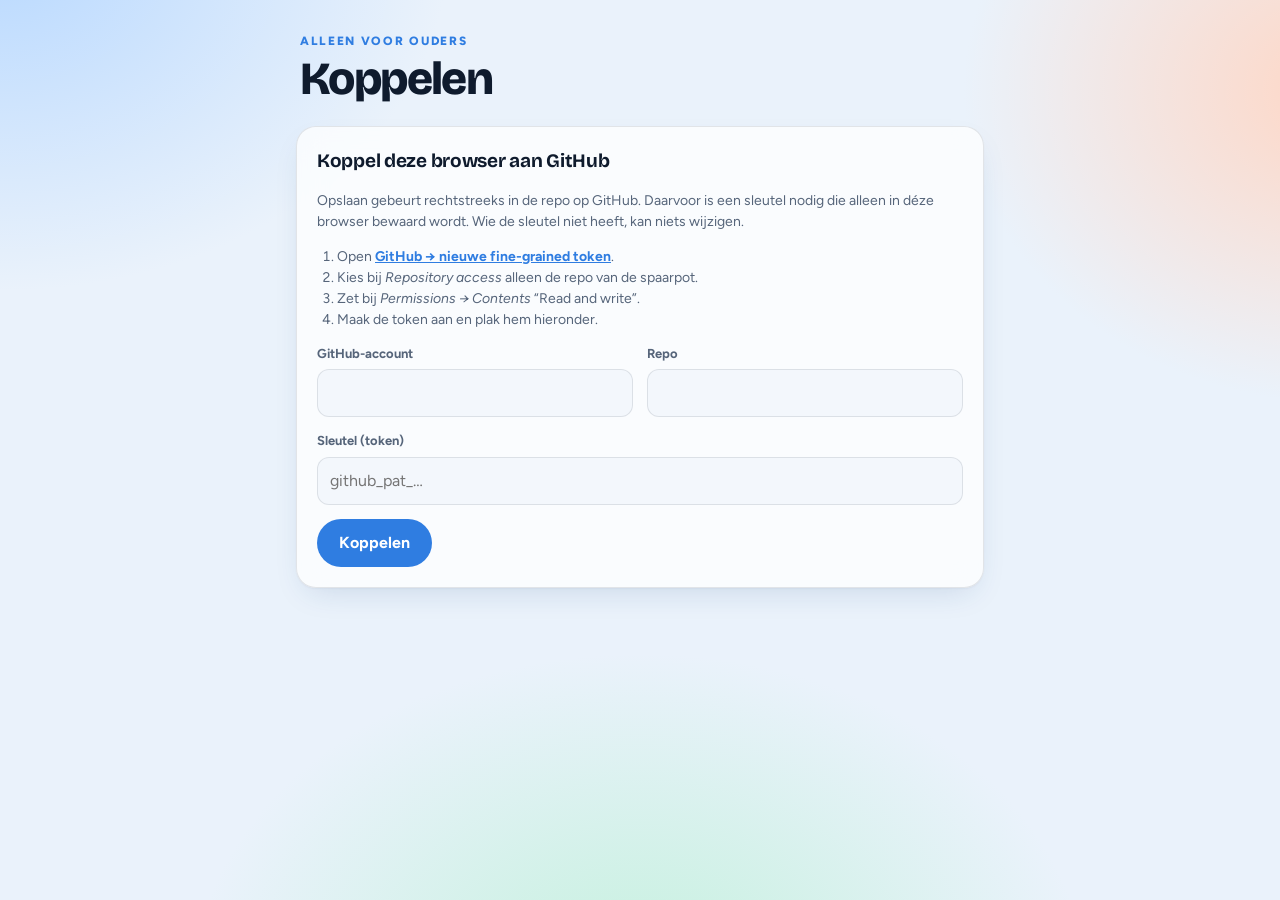
==== invoer.html @ d5d059a6 "Esmée's iPhone-spaarpot: spaarpot, invoerpagina en data Co-Authored-By: Claude Opus 5.5 <noreply@ant" ====
<!doctype html>
<html lang="nl">
<head>
<meta charset="utf-8">
<meta name="viewport" content="width=device-width, initial-scale=1, viewport-fit=cover">
<title>Spaarpot invoeren</title>
<meta name="robots" content="noindex">
<link rel="preconnect" href="https://fonts.googleapis.com">
<link rel="preconnect" href="https://fonts.gstatic.com" crossorigin>
<link rel="stylesheet" href="https://fonts.googleapis.com/css2?family=Bricolage+Grotesque:opsz,wght@12..96,600;12..96,700;12..96,800&family=Figtree:wght@400;600;700;800&display=swap">
<link rel="stylesheet" href="style.css">
</head>
<body>
<main class="wrap" id="app">
  <p class="empty">Laden…</p>
</main>
<script src="common.js"></script>
<script>
(function () {
  var S = Spaarpot, app = document.getElementById('app');
  var KEY = 'spaarpot-github';
  var DATA_PATH = 'data.json';

  // Repo-gegevens: afgeleid van het github.io-adres, of handmatig ingevuld bij het koppelen.
  function guessRepo() {
    var host = location.hostname, m = host.match(/^([^.]+)\.github\.io$/i);
    if (!m) return { owner: '', repo: '' };
    var first = location.pathname.split('/')[1] || '';
    return { owner: m[1], repo: first && !/\.html?$/.test(first) ? first : host };
  }
  function loadCfg() {
    try { var c = JSON.parse(localStorage.getItem(KEY) || 'null'); if (c && c.token) return c; } catch (e) {}
    return null;
  }
  function saveCfg(c) { try { localStorage.setItem(KEY, JSON.stringify(c)); return true; } catch (e) { return false; } }
  function clearCfg() { try { localStorage.removeItem(KEY); } catch (e) {} }

  var cfg = loadCfg(), state = null, sha = null, busy = false, flash = null;
  var editingId = null, listOpen = false;

  function today() {
    var d = new Date();
    return d.getFullYear() + '-' + String(d.getMonth() + 1).padStart(2, '0') + '-' + String(d.getDate()).padStart(2, '0');
  }
  function parseEuro(v) {
    var n = parseFloat(String(v).replace(/\s|€/g, '').replace(',', '.'));
    return isFinite(n) ? Math.round(n * 100) : NaN;
  }
  function centsInput(c) { return (c / 100).toFixed(2).replace('.', ','); }
  function b64decode(b64) {
    var bin = atob(b64.replace(/\s/g, ''));
    return new TextDecoder().decode(Uint8Array.from(bin, function (ch) { return ch.charCodeAt(0); }));
  }
  function b64encode(str) {
    var bytes = new TextEncoder().encode(str), bin = '';
    bytes.forEach(function (b) { bin += String.fromCharCode(b); });
    return btoa(bin);
  }

  /* ---------- GitHub ---------- */
  function api(method, body) {
    var url = 'https://api.github.com/repos/' + encodeURIComponent(cfg.owner) + '/' + encodeURIComponent(cfg.repo) +
      '/contents/' + DATA_PATH + (method === 'GET' ? '?ref=' + encodeURIComponent(cfg.branch) + '&t=' + Date.now() : '');
    return fetch(url, {
      method: method,
      cache: 'no-store',
      headers: { 'Authorization': 'Bearer ' + cfg.token, 'Accept': 'application/vnd.github+json', 'X-GitHub-Api-Version': '2022-11-28' },
      body: body ? JSON.stringify(body) : undefined
    }).then(function (r) {
      return r.json().catch(function () { return {}; }).then(function (j) {
        if (!r.ok) { var e = new Error(j.message || r.status); e.status = r.status; throw e; }
        return j;
      });
    });
  }
  function explain(e) {
    if (e.status === 401) return 'GitHub accepteert de sleutel niet (verlopen of ingetrokken). Ontkoppel en koppel opnieuw met een nieuwe sleutel.';
    if (e.status === 403) return 'De sleutel mag niet schrijven in deze repo. Geef hem “Contents: Read and write” op deze repo.';
    if (e.status === 404) return 'Repo of data.json niet gevonden. Klopt de naam van de repo, en heeft de sleutel toegang tot deze repo?';
    if (e.status === 409 || e.status === 422) return 'Iemand anders heeft net iets opgeslagen. De nieuwste stand is geladen; probeer het nog een keer.';
    return 'Opslaan of laden is niet gelukt (' + (e.message || 'onbekende fout') + '). Controleer je internet en probeer het opnieuw.';
  }
  function load() {
    return api('GET').then(function (j) { sha = j.sha; state = JSON.parse(b64decode(j.content)); });
  }
  function commit(next, message, okMsg, errEl, btn) {
    busy = true;
    if (btn) { btn.disabled = true; btn.dataset.label = btn.textContent; btn.textContent = 'Opslaan…'; }
    api('PUT', { message: message, content: b64encode(JSON.stringify(next, null, 2) + '\n'), sha: sha, branch: cfg.branch })
      .then(function (j) {
        sha = j.content.sha; state = next; busy = false; editingId = null;
        flash = { kind: 'ok', text: okMsg + ' Over ongeveer een minuut staat het ook op de spaarpot.' };
        render();
      }, function (e) {
        busy = false;
        if (btn) { btn.disabled = false; btn.textContent = btn.dataset.label; }
        var text = explain(e);
        if (e.status === 409 || e.status === 422) { load().then(function () { flash = { kind: 'err', text: text }; render(); }); return; }
        if (errEl) { errEl.textContent = text; errEl.hidden = false; } else { flash = { kind: 'err', text: text }; render(); }
      });
  }

  /* ---------- schermen ---------- */
  function header(title, sub) {
    return '<header class="top"><div><p class="eyebrow">Alleen voor ouders</p><h1>' + title + '</h1></div>' +
      (sub ? '<span class="chip num"><span class="dot"></span>' + sub + '</span>' : '') + '</header>';
  }

  function connectView(errText) {
    var g = guessRepo(), c = cfg || {};
    app.innerHTML = header('Koppelen', '') +
      '<form class="card" id="c-form" novalidate>' +
        '<h2>Koppel deze browser aan GitHub</h2>' +
        '<p class="help">Opslaan gebeurt rechtstreeks in de repo op GitHub. Daarvoor is een sleutel nodig die alleen in déze browser bewaard wordt. Wie de sleutel niet heeft, kan niets wijzigen.</p>' +
        '<ol class="help" style="margin:0;padding-left:20px">' +
          '<li>Open <a href="https://github.com/settings/personal-access-tokens/new" target="_blank" rel="noopener">GitHub → nieuwe fine-grained token</a>.</li>' +
          '<li>Kies bij <em>Repository access</em> alleen de repo van de spaarpot.</li>' +
          '<li>Zet bij <em>Permissions → Contents</em> “Read and write”.</li>' +
          '<li>Maak de token aan en plak hem hieronder.</li>' +
        '</ol>' +
        '<div class="grid2">' +
          '<div class="field"><label for="c-owner">GitHub-account</label><input id="c-owner" autocomplete="off" value="' + S.esc(c.owner || g.owner) + '"></div>' +
          '<div class="field"><label for="c-repo">Repo</label><input id="c-repo" autocomplete="off" value="' + S.esc(c.repo || g.repo) + '"></div>' +
        '</div>' +
        '<div class="field"><label for="c-token">Sleutel (token)</label><input id="c-token" type="password" autocomplete="off" placeholder="github_pat_…"></div>' +
        '<div class="actions"><button class="btn" type="submit" id="c-submit">Koppelen</button></div>' +
        '<p class="msg err" id="c-err"' + (errText ? '' : ' hidden') + '>' + S.esc(errText || '') + '</p>' +
      '</form>';

    document.getElementById('c-form').addEventListener('submit', function (ev) {
      ev.preventDefault();
      var err = document.getElementById('c-err'), btn = document.getElementById('c-submit');
      var next = {
        owner: document.getElementById('c-owner').value.trim(),
        repo: document.getElementById('c-repo').value.trim(),
        token: document.getElementById('c-token').value.trim(),
        branch: 'main'
      };
      if (!next.owner || !next.repo || !next.token) { err.textContent = 'Vul account, repo en sleutel in.'; err.hidden = false; return; }
      btn.disabled = true; btn.textContent = 'Controleren…';
      cfg = next;
      load().then(function () {
        if (!saveCfg(cfg)) flash = { kind: 'info', text: 'Gekoppeld, maar deze browser bewaart de sleutel niet. Na verversen moet je opnieuw koppelen.' };
        render();
      }, function (e) {
        cfg = null;
        btn.disabled = false; btn.textContent = 'Koppelen';
        err.textContent = explain(e); err.hidden = false;
      });
    });
  }

  function mainView() {
    var list = S.sorted(state), h = '';
    h += header('Klusje invoeren', S.euro(S.total(state)) + ' van ' + S.euro(state.goal.target));
    if (flash) { h += '<p class="msg ' + flash.kind + '" role="status">' + S.esc(flash.text) + '</p>'; flash = null; }

    h += '<form class="card" id="f-form" novalidate><h2>Nieuw klusje</h2>' +
      '<div class="grid2">' +
        '<div class="field"><label for="f-date">Datum</label><input type="date" id="f-date" value="' + today() + '"></div>' +
        '<div class="field"><label for="f-amount">Bedrag</label><div class="money"><span>€</span><input type="text" inputmode="decimal" id="f-amount" value="' + centsInput(state.chores[0].cents) + '"></div></div>' +
      '</div>' +
      '<div class="field"><label for="f-chore">Klusje</label><select id="f-chore">' +
        state.chores.map(function (c) { return '<option value="' + S.esc(c.id) + '">' + S.esc(c.name) + ' (' + S.euro(c.cents) + ')</option>'; }).join('') +
        '<option value="__anders">Iets anders…</option></select></div>' +
      '<div class="field" id="f-other-wrap" hidden><label for="f-other">Omschrijving</label><input type="text" id="f-other" maxlength="80" placeholder="Bijv. boodschappen gedaan"></div>' +
      '<p class="note" id="f-note">Standaardbedrag voor dit klusje.</p>' +
      '<div class="actions"><button class="btn" type="submit" id="f-submit">Opslaan</button></div>' +
      '<p class="msg err" id="f-err" hidden></p></form>';

    h += '<details class="panel" id="list-panel"' + (listOpen ? ' open' : '') + '><summary><span class="badge mint">' + S.icons.check + '</span>' +
      '<span class="s-text"><h2>Ingevoerd</h2><span class="num">' + list.length + (list.length === 1 ? ' klusje' : ' klusjes') + '</span></span>' +
      '<span class="chev">' + S.icons.chev + '</span></summary><div class="panel-body">' +
      (list.length ? '<ol class="rows admin">' + list.map(function (e) {
        if (e.id === editingId) {
          return '<li class="editing"><form class="edit-form" data-edit-form="' + S.esc(e.id) + '" novalidate>' +
            '<div class="field"><label for="e-name">Klusje</label><input id="e-name" maxlength="80" value="' + S.esc(e.name) + '"></div>' +
            '<div class="grid2">' +
              '<div class="field"><label for="e-date">Datum</label><input type="date" id="e-date" value="' + S.esc(e.date) + '"></div>' +
              '<div class="field"><label for="e-amount">Bedrag</label><div class="money"><span>€</span><input type="text" inputmode="decimal" id="e-amount" value="' + centsInput(e.cents) + '"></div></div>' +
            '</div>' +
            '<div class="actions"><button class="btn" type="submit" id="e-submit">Wijziging opslaan</button>' +
            '<button class="btn quiet" type="button" data-cancel>Annuleren</button>' +
            '<button class="del" type="button" data-del="' + S.esc(e.id) + '">Verwijderen</button></div>' +
            '<p class="msg err" id="e-err" hidden></p></form></li>';
        }
        return '<li><span class="what">' + S.esc(e.name) + '</span><span class="pill mint">' + S.euro(e.cents) + '</span>' +
          '<button class="del" type="button" data-edit="' + S.esc(e.id) + '">Wijzigen</button>' +
          '<span class="sub">' + S.esc(S.dayLabel(e.date)) + '</span></li>';
      }).join('') + '</ol>' : '<p class="empty">Nog niets ingevoerd.</p>') +
      '</div></details>';

    h += '<details class="panel"><summary><span class="badge blue">' + S.icons.list + '</span>' +
      '<span class="s-text"><h2>Doelbedrag</h2><span class="num">' + S.euro(state.goal.target) + ' van ' + S.euro(state.goal.price) + '</span></span>' +
      '<span class="chev">' + S.icons.chev + '</span></summary><div class="panel-body">' +
      '<form class="card" id="g-form" novalidate style="box-shadow:none">' +
        '<div class="grid2"><div class="field"><label for="g-price">Prijs iPhone</label><div class="money"><span>€</span><input type="text" inputmode="decimal" id="g-price" value="' + centsInput(state.goal.price) + '"></div></div>' +
        '<div class="field"><label for="g-target">Deel dat zij verdient</label><div class="money"><span>€</span><input type="text" inputmode="decimal" id="g-target" value="' + centsInput(state.goal.target) + '"></div></div></div>' +
        '<div class="actions"><button class="btn quiet" type="submit" id="g-submit">Doel bijwerken</button></div>' +
        '<p class="msg err" id="g-err" hidden></p></form></div></details>';

    h += '<p class="foot">Gekoppeld aan ' + S.esc(cfg.owner + '/' + cfg.repo) + ' · <a href="#" id="unlink" style="color:inherit">ontkoppelen</a> · <a href="./" style="color:inherit">naar de spaarpot</a></p>';
    app.innerHTML = h;
    wire();
  }

  function wire() {
    var sel = document.getElementById('f-chore'), amt = document.getElementById('f-amount');
    var note = document.getElementById('f-note'), otherWrap = document.getElementById('f-other-wrap');
    function chore() { return state.chores.filter(function (c) { return c.id === sel.value; })[0]; }
    function updateNote() {
      var c = chore(), v = parseEuro(amt.value);
      if (!c) { note.textContent = 'Vul zelf een omschrijving en bedrag in.'; note.className = 'note'; return; }
      if (v === c.cents) { note.textContent = 'Standaardbedrag voor dit klusje.'; note.className = 'note'; }
      else { note.textContent = 'Aangepast: standaard is dit ' + S.euro(c.cents) + '.'; note.className = 'note changed'; }
    }
    sel.addEventListener('change', function () {
      var c = chore();
      otherWrap.hidden = !!c;
      if (c) amt.value = centsInput(c.cents); else { amt.value = ''; document.getElementById('f-other').focus(); }
      updateNote();
    });
    amt.addEventListener('input', updateNote);

    document.getElementById('f-form').addEventListener('submit', function (ev) {
      ev.preventDefault();
      if (busy) return;
      var err = document.getElementById('f-err'), date = document.getElementById('f-date').value, c = chore();
      var name = c ? c.name : document.getElementById('f-other').value.trim(), cents = parseEuro(amt.value);
      var problem = !date ? 'Kies een datum.' : !name ? 'Schrijf op wat ze gedaan heeft.' :
        !(cents > 0) ? 'Vul een bedrag in, bijvoorbeeld 5,00.' : cents > 100000 ? 'Dat bedrag is wel erg hoog. Klopt het?' : '';
      if (problem) { err.textContent = problem; err.hidden = false; return; }
      err.hidden = true;
      var next = JSON.parse(JSON.stringify(state));
      next.entries.push({ id: 'k' + Date.now().toString(36) + Math.random().toString(36).slice(2, 6), date: date, name: name, cents: cents, chore: c ? c.id : null, added: Date.now() });
      commit(next, 'Klusje: ' + name + ' (' + S.euro(cents) + ')', name + ' (' + S.euro(cents) + ') is opgeslagen.', err, document.getElementById('f-submit'));
    });

    document.getElementById('g-form').addEventListener('submit', function (ev) {
      ev.preventDefault();
      if (busy) return;
      var err = document.getElementById('g-err');
      var price = parseEuro(document.getElementById('g-price').value), target = parseEuro(document.getElementById('g-target').value);
      if (!(price > 0) || !(target > 0)) { err.textContent = 'Vul twee geldige bedragen in, bijvoorbeeld 349,00 en 174,50.'; err.hidden = false; return; }
      err.hidden = true;
      var next = JSON.parse(JSON.stringify(state));
      next.goal.price = price; next.goal.target = target;
      commit(next, 'Doelbedrag: ' + S.euro(target), 'Doelbedrag bijgewerkt naar ' + S.euro(target) + '.', err, document.getElementById('g-submit'));
    });

    document.getElementById('unlink').addEventListener('click', function (ev) {
      ev.preventDefault(); clearCfg(); cfg = null; state = null; connectView();
    });
  }

  app.addEventListener('toggle', function (ev) {
    if (ev.target.id === 'list-panel') listOpen = ev.target.open;
  }, true);

  app.addEventListener('submit', function (ev) {
    var f = ev.target.closest('[data-edit-form]');
    if (!f) return;
    ev.preventDefault();
    if (busy) return;
    var id = f.getAttribute('data-edit-form'), err = document.getElementById('e-err');
    var name = document.getElementById('e-name').value.trim();
    var date = document.getElementById('e-date').value;
    var cents = parseEuro(document.getElementById('e-amount').value);
    var problem = !name ? 'Vul in welk klusje het was.' : !date ? 'Kies een datum.' :
      !(cents > 0) ? 'Vul een bedrag in, bijvoorbeeld 5,00.' : cents > 100000 ? 'Dat bedrag is wel erg hoog. Klopt het?' : '';
    if (problem) { err.textContent = problem; err.hidden = false; return; }
    var next = JSON.parse(JSON.stringify(state));
    var e = next.entries.filter(function (x) { return x.id === id; })[0];
    if (!e) { editingId = null; render(); return; }
    if (e.name === name && e.date === date && e.cents === cents) { editingId = null; render(); return; }
    if (e.name !== name) e.chore = null;
    e.name = name; e.date = date; e.cents = cents;
    commit(next, 'Gewijzigd: ' + name + ' (' + S.euro(cents) + ')', 'Gewijzigd: ' + name + ' (' + S.euro(cents) + ').', err, document.getElementById('e-submit'));
  });

  app.addEventListener('click', function (ev) {
    var ed = ev.target.closest('[data-edit]');
    if (ed && !busy) { editingId = ed.getAttribute('data-edit'); listOpen = true; render(); var n = document.getElementById('e-name'); if (n) n.focus(); return; }
    if (ev.target.closest('[data-cancel]') && !busy) { editingId = null; render(); return; }
    var d = ev.target.closest('[data-del]');
    if (!d || busy) return;
    if (!d.classList.contains('armed')) {
      d.classList.add('armed'); d.textContent = 'Zeker weten?';
      setTimeout(function () { if (d.isConnected && !busy) { d.classList.remove('armed'); d.textContent = 'Verwijderen'; } }, 4000);
      return;
    }
    var id = d.getAttribute('data-del');
    var gone = state.entries.filter(function (e) { return e.id === id; })[0];
    var next = JSON.parse(JSON.stringify(state));
    next.entries = next.entries.filter(function (e) { return e.id !== id; });
    commit(next, 'Verwijderd: ' + (gone ? gone.name : id), 'Verwijderd: ' + (gone ? gone.name : 'klusje') + '.', null, d);
  });

  function render() { if (cfg && state) mainView(); else connectView(); }

  if (cfg) {
    load().then(render, function (e) { connectView(explain(e)); });
  } else {
    connectView();
  }
})();
</script>
</body>
</html>
---- style.css ----
:root{
  --bg:#EAF2FB; --blob-1:#B9D9FF; --blob-2:#FFD6C4; --blob-3:#C4F1DD;
  --surface:rgba(255,255,255,.74); --surface-solid:#FFFFFF; --field:#F3F7FC;
  --ink:#0F1B2D; --muted:#56657A; --line:rgba(15,27,45,.10);
  --blue:#2F7DE1; --blue-soft:#DCEBFD;
  --hero-a:#2F7DE1; --hero-b:#79B6F4; --hero-ink:#FFFFFF; --hero-muted:rgba(255,255,255,.82);
  --sun:#FFC23D; --sun-deep:#F59E0B; --sun-ink:#7A4E00;
  --mint:#10976A; --mint-soft:#D6F4E7;
  --coral:#D9482A; --coral-soft:#FFE3DA;
  --danger:#C2362B; --danger-soft:#FCE3E0;
  --display:"Bricolage Grotesque","Segoe UI",system-ui,sans-serif;
  --body:"Figtree","Segoe UI",system-ui,sans-serif;
  --r-lg:28px; --r-md:20px; --r-sm:12px;
  --shadow:0 1px 2px rgba(15,27,45,.04),0 12px 32px -12px rgba(30,70,130,.18);
}
@media (prefers-color-scheme:dark){
  :root:not([data-theme="light"]){
    color-scheme:dark;
    --bg:#0A111D; --blob-1:#15325A; --blob-2:#3A2320; --blob-3:#10352A;
    --surface:rgba(22,32,48,.72); --surface-solid:#162030; --field:#0F1826;
    --ink:#EAF1FA; --muted:#9DABBE; --line:rgba(255,255,255,.09);
    --blue:#6BAAF6; --blue-soft:#17304F;
    --hero-a:#1D4E8E; --hero-b:#3677C4; --hero-ink:#FFFFFF; --hero-muted:rgba(255,255,255,.78);
    --sun:#FFCC55; --sun-deep:#F5A524; --sun-ink:#FFD98A;
    --mint:#4FD9A2; --mint-soft:#113528;
    --coral:#FF8C70; --coral-soft:#3A1F19;
    --danger:#FF8A7D; --danger-soft:#3A1B18;
    --shadow:0 1px 2px rgba(0,0,0,.3),0 16px 36px -14px rgba(0,0,0,.6);
  }
}
:root[data-theme="dark"]{
  color-scheme:dark;
  --bg:#0A111D; --blob-1:#15325A; --blob-2:#3A2320; --blob-3:#10352A;
  --surface:rgba(22,32,48,.72); --surface-solid:#162030; --field:#0F1826;
  --ink:#EAF1FA; --muted:#9DABBE; --line:rgba(255,255,255,.09);
  --blue:#6BAAF6; --blue-soft:#17304F;
  --hero-a:#1D4E8E; --hero-b:#3677C4; --hero-ink:#FFFFFF; --hero-muted:rgba(255,255,255,.78);
  --sun:#FFCC55; --sun-deep:#F5A524; --sun-ink:#FFD98A;
  --mint:#4FD9A2; --mint-soft:#113528;
  --coral:#FF8C70; --coral-soft:#3A1F19;
  --danger:#FF8A7D; --danger-soft:#3A1B18;
  --shadow:0 1px 2px rgba(0,0,0,.3),0 16px 36px -14px rgba(0,0,0,.6);
}

*{box-sizing:border-box}
[hidden]{display:none!important}
html{background:var(--bg)}
body{
  margin:0;min-height:100vh;color:var(--ink);font-family:var(--body);font-size:16px;line-height:1.5;
  -webkit-font-smoothing:antialiased;
  background:
    radial-gradient(40rem 30rem at 0% -5%, var(--blob-1), transparent 70%),
    radial-gradient(34rem 28rem at 105% 10%, var(--blob-2), transparent 70%),
    radial-gradient(40rem 30rem at 50% 110%, var(--blob-3), transparent 70%),
    var(--bg);
  background-attachment:fixed;
  padding-top:env(safe-area-inset-top,0px);padding-bottom:env(safe-area-inset-bottom,0px);
}
.wrap{max-width:720px;margin:0 auto;padding:28px 16px 72px;display:flex;flex-direction:column;gap:16px}
h1,h2,.big{font-family:var(--display);margin:0;text-wrap:balance}
p{margin:0}
.num{font-variant-numeric:tabular-nums}

/* kop */
.top{display:flex;justify-content:space-between;align-items:flex-end;gap:12px;flex-wrap:wrap;padding:4px 4px 8px}
.top h1{font-size:clamp(32px,7.5vw,46px);font-weight:800;letter-spacing:-.035em;line-height:1}
.who{display:flex;align-items:center;gap:14px;min-width:0}
.avatar{flex:none;width:76px;height:76px;border-radius:50%;padding:3px;background:conic-gradient(from 200deg,var(--blue),var(--sun),var(--coral),var(--blue));box-shadow:var(--shadow);transform:rotate(-4deg)}
.avatar img{display:block;width:100%;height:100%;object-fit:cover;object-position:50% 30%;border-radius:50%;border:3px solid var(--surface-solid)}
@media (max-width:420px){.avatar{width:60px;height:60px}}
.chip{display:inline-flex;align-items:center;gap:6px;font-size:13px;font-weight:700;padding:6px 12px;border-radius:999px;background:var(--surface);border:1px solid var(--line);backdrop-filter:blur(12px);-webkit-backdrop-filter:blur(12px)}
.chip .dot{width:8px;height:8px;border-radius:50%;background:var(--blue)}
.eyebrow{font-size:12px;font-weight:800;letter-spacing:.14em;text-transform:uppercase;color:var(--blue);margin-bottom:6px}

/* hero */
.hero{
  position:relative;overflow:hidden;border-radius:var(--r-lg);padding:26px;
  display:grid;grid-template-columns:auto 1fr;gap:26px;align-items:center;
  background:linear-gradient(140deg,var(--hero-a),var(--hero-b));color:var(--hero-ink);box-shadow:var(--shadow);
}
.hero::after{content:"";position:absolute;width:260px;height:260px;right:-80px;top:-110px;border-radius:50%;background:rgba(255,255,255,.14);pointer-events:none}
.phone{position:relative;width:120px;aspect-ratio:71.5/147;max-width:100%;border-radius:24px;border:5px solid rgba(255,255,255,.95);background:rgba(255,255,255,.16);overflow:hidden;box-shadow:0 18px 30px -12px rgba(0,0,0,.35)}
.phone-fill{position:absolute;left:0;right:0;bottom:0;height:var(--fill,0%);background:linear-gradient(180deg,var(--sun),var(--sun-deep));transition:height 1.4s cubic-bezier(.2,.8,.2,1)}
.island{position:absolute;top:8px;left:50%;transform:translateX(-50%);width:36%;height:12px;border-radius:8px;background:rgba(10,20,35,.9)}
.phone-pct{position:absolute;left:0;right:0;bottom:12px;text-align:center;font-family:var(--display);font-weight:800;font-size:22px;color:#fff;text-shadow:0 1px 6px rgba(0,0,0,.25)}
.tally{position:relative;z-index:1;display:flex;flex-direction:column;gap:6px;min-width:0}
.tally .label{font-size:12px;font-weight:800;letter-spacing:.14em;text-transform:uppercase;color:var(--hero-muted)}
.big{font-size:clamp(44px,12vw,68px);font-weight:800;letter-spacing:-.045em;line-height:.95}
.of{color:var(--hero-muted);font-weight:600}
.bar{height:12px;border-radius:99px;background:rgba(255,255,255,.25);overflow:hidden;margin-top:8px}
.bar span{display:block;height:100%;border-radius:99px;background:linear-gradient(90deg,var(--sun),var(--sun-deep));transition:width 1.4s cubic-bezier(.2,.8,.2,1)}
.reached{margin-top:6px;background:rgba(255,255,255,.2);font-weight:700;padding:8px 12px;border-radius:var(--r-sm)}

/* bento-tegels */
.tiles{display:grid;grid-template-columns:repeat(3,1fr);gap:12px}
.tile{background:var(--surface);border:1px solid var(--line);border-radius:var(--r-md);padding:16px;display:flex;flex-direction:column;gap:2px;backdrop-filter:blur(14px);-webkit-backdrop-filter:blur(14px)}
.tile .k{font-size:12px;font-weight:700;color:var(--muted)}
.tile .v{font-family:var(--display);font-size:26px;font-weight:800;letter-spacing:-.03em;line-height:1.15}
.tile.sun .v{color:var(--sun-ink)} .tile.mint .v{color:var(--mint)} .tile.coral .v{color:var(--coral)}
.tile.sun{background:linear-gradient(160deg,color-mix(in srgb,var(--sun) 28%,var(--surface-solid)),var(--surface))}
@media (max-width:520px){.tiles{grid-template-columns:1fr 1fr}.tiles .tile:first-child{grid-column:1 / -1}}

/* inklapbare panelen */
.panel{background:var(--surface);border:1px solid var(--line);border-radius:var(--r-md);box-shadow:var(--shadow);backdrop-filter:blur(14px);-webkit-backdrop-filter:blur(14px);overflow:hidden}
.panel summary{list-style:none;cursor:pointer;display:grid;grid-template-columns:auto 1fr auto;gap:14px;align-items:center;padding:16px 18px}
.panel summary::-webkit-details-marker{display:none}
.panel summary:focus-visible{outline:2px solid var(--blue);outline-offset:-2px;border-radius:var(--r-md)}
.badge{width:44px;height:44px;border-radius:14px;display:grid;place-items:center}
.badge svg{width:22px;height:22px}
.badge.mint{background:var(--mint-soft);color:var(--mint)}
.badge.coral{background:var(--coral-soft);color:var(--coral)}
.badge.blue{background:var(--blue-soft);color:var(--blue)}
.s-text{display:flex;flex-direction:column;min-width:0}
.s-text h2{font-size:19px;font-weight:700;letter-spacing:-.015em}
.s-text span{font-size:14px;color:var(--muted)}
.chev{width:32px;height:32px;border-radius:50%;display:grid;place-items:center;background:var(--field);transition:transform .25s ease}
.chev svg{width:16px;height:16px}
.panel[open] .chev{transform:rotate(180deg)}
.panel-body{padding:0 10px 10px}

/* rijen */
.rows{list-style:none;margin:0;padding:0;display:flex;flex-direction:column;gap:6px}
.rows li{display:grid;grid-template-columns:1fr auto;gap:2px 14px;align-items:center;padding:12px 14px;border-radius:var(--r-sm);background:var(--surface-solid);border:1px solid var(--line)}
.rows .what{font-weight:600;min-width:0;overflow-wrap:anywhere}
.rows .sub{grid-column:1;font-size:13px;color:var(--muted)}
.pill{grid-row:1 / span 2;grid-column:2;font-family:var(--display);font-weight:700;font-size:16px;font-variant-numeric:tabular-nums;padding:5px 11px;border-radius:999px;white-space:nowrap}
.pill.mint{background:var(--mint-soft);color:var(--mint)}
.pill.coral{background:var(--coral-soft);color:var(--coral)}
.empty{padding:14px;border-radius:var(--r-sm);border:1px dashed var(--line);color:var(--muted);background:var(--surface-solid)}
.foot{color:var(--muted);font-size:13px;text-align:center;padding-top:8px}

/* formulieren (invoerpagina) */
.card{background:var(--surface);border:1px solid var(--line);border-radius:var(--r-md);box-shadow:var(--shadow);backdrop-filter:blur(14px);-webkit-backdrop-filter:blur(14px);padding:20px;display:flex;flex-direction:column;gap:14px}
.card h2{font-size:19px;font-weight:700;letter-spacing:-.015em}
.field{display:flex;flex-direction:column;gap:6px}
.field label{font-size:13px;font-weight:700;color:var(--muted)}
.field input,.field select{font:inherit;color:var(--ink);background:var(--field);border:1px solid var(--line);border-radius:var(--r-sm);padding:11px 12px;width:100%;min-width:0}
.field input:focus-visible,.field select:focus-visible{outline:2px solid var(--blue);outline-offset:1px}
.grid2{display:grid;grid-template-columns:1fr 1fr;gap:14px}
@media (max-width:480px){.grid2{grid-template-columns:1fr}}
.money{position:relative}
.money span{position:absolute;left:12px;top:50%;transform:translateY(-50%);color:var(--muted);font-weight:700;pointer-events:none}
.money input{padding-left:30px;font-variant-numeric:tabular-nums}
.note{font-size:13px;color:var(--muted);min-height:1.2em}
.note.changed{color:var(--coral);font-weight:700}
.help{font-size:14px;color:var(--muted)}
.help a{color:var(--blue);font-weight:700}
.btn{font:inherit;font-weight:700;border:0;border-radius:999px;padding:12px 22px;cursor:pointer;background:var(--blue);color:#fff}
.btn:disabled{opacity:.5;cursor:default}
.btn.quiet{background:var(--field);color:var(--ink);border:1px solid var(--line)}
.btn:focus-visible,.del:focus-visible{outline:2px solid var(--blue);outline-offset:2px}
.actions{display:flex;gap:10px;align-items:center;flex-wrap:wrap}
.msg{font-weight:600;font-size:14px;padding:10px 12px;border-radius:var(--r-sm)}
.msg.ok{background:var(--mint-soft);color:var(--mint)}
.msg.err{background:var(--danger-soft);color:var(--danger)}
.msg.info{background:var(--blue-soft);color:var(--blue)}
.rows.admin li{grid-template-columns:1fr auto auto}
.del{font:inherit;font-size:13px;font-weight:700;grid-row:1 / span 2;grid-column:3;border:1px solid var(--line);background:var(--field);color:var(--muted);border-radius:999px;padding:6px 12px;cursor:pointer}
.rows.admin li.editing{display:block;padding:14px}
.edit-form{display:flex;flex-direction:column;gap:12px}
.edit-form .del{grid-row:auto;grid-column:auto;margin-left:auto}
.del.armed{background:var(--danger-soft);color:var(--danger);border-color:var(--danger)}

@media (max-width:420px){
  .hero{gap:16px;padding:18px}
  .phone{width:94px;border-width:4px;border-radius:19px}
  .phone-pct{font-size:17px}
}
@media (prefers-reduced-motion:reduce){.phone-fill,.bar span,.chev{transition:none}}
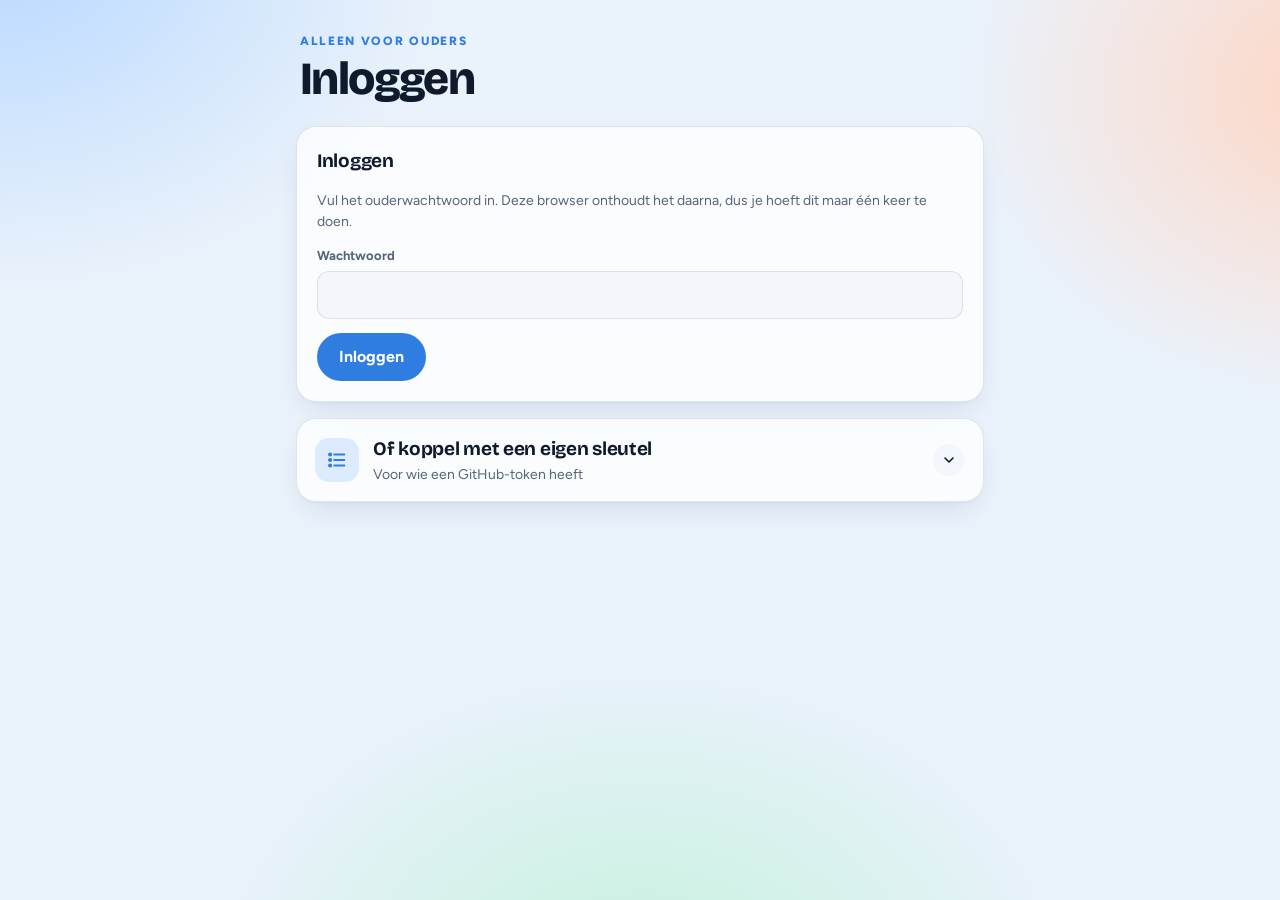
==== commit fbeff705: "Bedragwijziging in klusjesmenu doorvoeren in gedane klusjes; oude kook-klusjes naar 6 euro Co-Author" ====
--- a/invoer.html
+++ b/invoer.html
@@ -36,7 +36,8 @@
   function clearCfg() { try { localStorage.removeItem(KEY); } catch (e) {} }
 
   var cfg = loadCfg(), state = null, sha = null, busy = false, flash = null;
-  var editingId = null, listOpen = false;
+  var editingId = null, listOpen = false, choreEdit = null, menuOpen = false;
+  var accessSha, accessOpen = false; // accessSha: undefined = onbekend, null = geen wachtwoord, anders sha van toegang.json
 
   function today() {
     var d = new Date();
@@ -58,9 +59,9 @@
   }
 
   /* ---------- GitHub ---------- */
-  function api(method, body) {
+  function api(method, body, path) {
     var url = 'https://api.github.com/repos/' + encodeURIComponent(cfg.owner) + '/' + encodeURIComponent(cfg.repo) +
-      '/contents/' + DATA_PATH + (method === 'GET' ? '?ref=' + encodeURIComponent(cfg.branch) + '&t=' + Date.now() : '');
+      '/contents/' + (path || DATA_PATH) + (method === 'GET' ? '?ref=' + encodeURIComponent(cfg.branch) + '&t=' + Date.now() : '');
     return fetch(url, {
       method: method,
       cache: 'no-store',
@@ -88,7 +89,7 @@
     if (btn) { btn.disabled = true; btn.dataset.label = btn.textContent; btn.textContent = 'Opslaan…'; }
     api('PUT', { message: message, content: b64encode(JSON.stringify(next, null, 2) + '\n'), sha: sha, branch: cfg.branch })
       .then(function (j) {
-        sha = j.content.sha; state = next; busy = false; editingId = null;
+        sha = j.content.sha; state = next; busy = false; editingId = null; choreEdit = null;
         flash = { kind: 'ok', text: okMsg + ' Over ongeveer een minuut staat het ook op de spaarpot.' };
         render();
       }, function (e) {
@@ -100,6 +101,39 @@
       });
   }
 
+  /* ---------- wachtwoord-toegang ----------
+     De sleutel wordt in de browser versleuteld met een wachtwoord (PBKDF2 + AES-GCM)
+     en als toegang.json in de repo gezet. Alleen wie het wachtwoord kent, kan hem ontsleutelen. */
+  var ACCESS_PATH = 'toegang.json', ITER = 600000;
+  var accessFile = null; // de publieke toegang.json, als die bestaat
+
+  function bytesToB64(bytes) { var s = ''; bytes.forEach(function (b) { s += String.fromCharCode(b); }); return btoa(s); }
+  function b64ToBytes(b64) { return Uint8Array.from(atob(b64), function (ch) { return ch.charCodeAt(0); }); }
+  function deriveKey(password, salt, iter) {
+    return crypto.subtle.importKey('raw', new TextEncoder().encode(password), 'PBKDF2', false, ['deriveKey']).then(function (base) {
+      return crypto.subtle.deriveKey({ name: 'PBKDF2', salt: salt, iterations: iter, hash: 'SHA-256' }, base,
+        { name: 'AES-GCM', length: 256 }, false, ['encrypt', 'decrypt']);
+    });
+  }
+  function sealAccess(password, secret) {
+    var salt = crypto.getRandomValues(new Uint8Array(16)), iv = crypto.getRandomValues(new Uint8Array(12));
+    return deriveKey(password, salt, ITER).then(function (key) {
+      return crypto.subtle.encrypt({ name: 'AES-GCM', iv: iv }, key, new TextEncoder().encode(JSON.stringify(secret)));
+    }).then(function (ct) {
+      return { v: 1, kdf: 'PBKDF2-SHA256', iter: ITER, salt: bytesToB64(salt), iv: bytesToB64(iv), data: bytesToB64(new Uint8Array(ct)) };
+    });
+  }
+  function openAccess(password, f) {
+    return deriveKey(password, b64ToBytes(f.salt), f.iter).then(function (key) {
+      return crypto.subtle.decrypt({ name: 'AES-GCM', iv: b64ToBytes(f.iv) }, key, b64ToBytes(f.data));
+    }).then(function (pt) { return JSON.parse(new TextDecoder().decode(pt)); });
+  }
+  function fetchAccessFile() {
+    return fetch(ACCESS_PATH + '?t=' + Date.now(), { cache: 'no-store' })
+      .then(function (r) { return r.ok ? r.json() : null; })
+      .then(function (j) { accessFile = j && j.data ? j : null; return accessFile; }, function () { accessFile = null; return null; });
+  }
+
   /* ---------- schermen ---------- */
   function header(title, sub) {
     return '<header class="top"><div><p class="eyebrow">Alleen voor ouders</p><h1>' + title + '</h1></div>' +
@@ -108,8 +142,20 @@
 
   function connectView(errText) {
     var g = guessRepo(), c = cfg || {};
-    app.innerHTML = header('Koppelen', '') +
-      '<form class="card" id="c-form" novalidate>' +
+    var pw = accessFile
+      ? '<form class="card" id="p-form" novalidate>' +
+          '<h2>Inloggen</h2>' +
+          '<p class="help">Vul het ouderwachtwoord in. Deze browser onthoudt het daarna, dus je hoeft dit maar één keer te doen.</p>' +
+          '<div class="field"><label for="p-pass">Wachtwoord</label><input id="p-pass" type="password" autocomplete="current-password"></div>' +
+          '<div class="actions"><button class="btn" type="submit" id="p-submit">Inloggen</button></div>' +
+          '<p class="msg err" id="p-err"' + (errText ? '' : ' hidden') + '>' + S.esc(errText || '') + '</p>' +
+        '</form>'
+      : '';
+    app.innerHTML = header(accessFile ? 'Inloggen' : 'Koppelen', '') + pw +
+      (accessFile ? '<details class="panel"><summary><span class="badge blue">' + S.icons.list + '</span>' +
+        '<span class="s-text"><h2>Of koppel met een eigen sleutel</h2><span>Voor wie een GitHub-token heeft</span></span>' +
+        '<span class="chev">' + S.icons.chev + '</span></summary><div class="panel-body">' : '') +
+      '<form class="card" id="c-form" novalidate' + (accessFile ? ' style="box-shadow:none"' : '') + '>' +
         '<h2>Koppel deze browser aan GitHub</h2>' +
         '<p class="help">Opslaan gebeurt rechtstreeks in de repo op GitHub. Daarvoor is een sleutel nodig die alleen in déze browser bewaard wordt. Wie de sleutel niet heeft, kan niets wijzigen.</p>' +
         '<ol class="help" style="margin:0;padding-left:20px">' +
@@ -124,8 +170,32 @@
         '</div>' +
         '<div class="field"><label for="c-token">Sleutel (token)</label><input id="c-token" type="password" autocomplete="off" placeholder="github_pat_…"></div>' +
         '<div class="actions"><button class="btn" type="submit" id="c-submit">Koppelen</button></div>' +
-        '<p class="msg err" id="c-err"' + (errText ? '' : ' hidden') + '>' + S.esc(errText || '') + '</p>' +
-      '</form>';
+        '<p class="msg err" id="c-err"' + (errText && !accessFile ? '' : ' hidden') + '>' + S.esc(errText || '') + '</p>' +
+      '</form>' + (accessFile ? '</div></details>' : '');
+
+    var pForm = document.getElementById('p-form');
+    if (pForm) pForm.addEventListener('submit', function (ev) {
+      ev.preventDefault();
+      var err = document.getElementById('p-err'), btn = document.getElementById('p-submit');
+      var pass = document.getElementById('p-pass').value;
+      if (!pass) { err.textContent = 'Vul het wachtwoord in.'; err.hidden = false; return; }
+      btn.disabled = true; btn.textContent = 'Controleren…'; err.hidden = true;
+      openAccess(pass, accessFile).then(function (secret) {
+        cfg = { owner: secret.owner, repo: secret.repo, token: secret.token, branch: secret.branch || 'main' };
+        return load().then(function () {
+          if (!saveCfg(cfg)) flash = { kind: 'info', text: 'Ingelogd, maar deze browser bewaart het niet. Na verversen moet je opnieuw inloggen.' };
+          render();
+        }, function (e) {
+          cfg = null;
+          btn.disabled = false; btn.textContent = 'Inloggen';
+          err.textContent = e.status === 401 ? 'Het wachtwoord klopt, maar de sleutel erachter is verlopen. Vraag degene die het wachtwoord instelde om een nieuwe.' : explain(e);
+          err.hidden = false;
+        });
+      }, function () {
+        btn.disabled = false; btn.textContent = 'Inloggen';
+        err.textContent = 'Dat wachtwoord klopt niet.'; err.hidden = false;
+      });
+    });
 
     document.getElementById('c-form').addEventListener('submit', function (ev) {
       ev.preventDefault();
@@ -158,7 +228,7 @@
     h += '<form class="card" id="f-form" novalidate><h2>Nieuw klusje</h2>' +
       '<div class="grid2">' +
         '<div class="field"><label for="f-date">Datum</label><input type="date" id="f-date" value="' + today() + '"></div>' +
-        '<div class="field"><label for="f-amount">Bedrag</label><div class="money"><span>€</span><input type="text" inputmode="decimal" id="f-amount" value="' + centsInput(state.chores[0].cents) + '"></div></div>' +
+        '<div class="field"><label for="f-amount">Bedrag</label><div class="money"><span>€</span><input type="text" inputmode="decimal" id="f-amount" value="' + (state.chores.length ? centsInput(state.chores[0].cents) : '') + '"></div></div>' +
       '</div>' +
       '<div class="field"><label for="f-chore">Klusje</label><select id="f-chore">' +
         state.chores.map(function (c) { return '<option value="' + S.esc(c.id) + '">' + S.esc(c.name) + ' (' + S.euro(c.cents) + ')</option>'; }).join('') +
@@ -190,6 +260,30 @@
       }).join('') + '</ol>' : '<p class="empty">Nog niets ingevoerd.</p>') +
       '</div></details>';
 
+    function choreForm(c) {
+      var isNew = !c;
+      return '<li class="editing"><form class="edit-form" data-chore-form="' + (isNew ? '__new' : S.esc(c.id)) + '" novalidate>' +
+        '<div class="grid2">' +
+          '<div class="field"><label for="m-name">Klusje</label><input id="m-name" maxlength="80" placeholder="Bijv. vaatwasser uitruimen" value="' + (isNew ? '' : S.esc(c.name)) + '"></div>' +
+          '<div class="field"><label for="m-amount">Bedrag</label><div class="money"><span>€</span><input type="text" inputmode="decimal" id="m-amount" placeholder="2,50" value="' + (isNew ? '' : centsInput(c.cents)) + '"></div></div>' +
+        '</div>' +
+        '<div class="actions"><button class="btn" type="submit" id="m-submit">' + (isNew ? 'Toevoegen' : 'Wijziging opslaan') + '</button>' +
+        '<button class="btn quiet" type="button" data-cancel>Annuleren</button>' +
+        (isNew ? '' : '<button class="del" type="button" data-chore-del="' + S.esc(c.id) + '">Verwijderen</button>') + '</div>' +
+        '<p class="msg err" id="m-err" hidden></p></form></li>';
+    }
+    h += '<details class="panel" id="menu-panel"' + (menuOpen ? ' open' : '') + '><summary><span class="badge coral">' + S.icons.list + '</span>' +
+      '<span class="s-text"><h2>Klusjesmenu</h2><span class="num">' + state.chores.length + (state.chores.length === 1 ? ' klusje' : ' klusjes') + ' op het menu</span></span>' +
+      '<span class="chev">' + S.icons.chev + '</span></summary><div class="panel-body"><ul class="rows admin">' +
+      state.chores.map(function (c) {
+        if (c.id === choreEdit) return choreForm(c);
+        return '<li><span class="what">' + S.esc(c.name) + '</span><span class="pill coral">' + S.euro(c.cents) + '</span>' +
+          '<button class="del" type="button" data-chore-edit="' + S.esc(c.id) + '">Wijzigen</button></li>';
+      }).join('') +
+      (choreEdit === '__new' ? choreForm(null) : '') + '</ul>' +
+      (choreEdit === '__new' ? '' : '<div class="actions" style="padding:10px 4px 2px"><button class="btn quiet" type="button" data-chore-edit="__new">+ Klusje toevoegen</button></div>') +
+      '</div></details>';
+
     h += '<details class="panel"><summary><span class="badge blue">' + S.icons.list + '</span>' +
       '<span class="s-text"><h2>Doelbedrag</h2><span class="num">' + S.euro(state.goal.target) + ' van ' + S.euro(state.goal.price) + '</span></span>' +
       '<span class="chev">' + S.icons.chev + '</span></summary><div class="panel-body">' +
@@ -199,9 +293,27 @@
         '<div class="actions"><button class="btn quiet" type="submit" id="g-submit">Doel bijwerken</button></div>' +
         '<p class="msg err" id="g-err" hidden></p></form></div></details>';
 
+    var accStatus = accessSha === undefined ? 'Controleren…' : accessSha ? 'Wachtwoord is ingesteld' : 'Nog geen wachtwoord';
+    h += '<details class="panel" id="access-panel"' + (accessOpen ? ' open' : '') + '><summary><span class="badge mint">' + S.icons.check + '</span>' +
+      '<span class="s-text"><h2>Toegang voor andere ouders</h2><span>' + accStatus + '</span></span>' +
+      '<span class="chev">' + S.icons.chev + '</span></summary><div class="panel-body">' +
+      '<form class="card" id="a-form" novalidate style="box-shadow:none">' +
+        '<p class="help">Met een ouderwachtwoord kan iemand anders (bijvoorbeeld Esmée’s moeder) inloggen op deze pagina zonder eigen GitHub-sleutel.</p>' +
+        '<div class="grid2">' +
+          '<div class="field"><label for="a-pass">' + (accessSha ? 'Nieuw wachtwoord' : 'Wachtwoord') + '</label><input id="a-pass" type="password" autocomplete="new-password"></div>' +
+          '<div class="field"><label for="a-pass2">Nog een keer</label><input id="a-pass2" type="password" autocomplete="new-password"></div>' +
+        '</div>' +
+        '<div class="actions"><button class="btn quiet" type="submit" id="a-submit">' + (accessSha ? 'Wachtwoord wijzigen' : 'Wachtwoord instellen') + '</button>' +
+        (accessSha ? '<button class="del" type="button" id="a-revoke">Wachtwoord intrekken</button>' : '') + '</div>' +
+        '<p class="msg err" id="a-err" hidden></p></form></div></details>';
+
     h += '<p class="foot">Gekoppeld aan ' + S.esc(cfg.owner + '/' + cfg.repo) + ' · <a href="#" id="unlink" style="color:inherit">ontkoppelen</a> · <a href="./" style="color:inherit">naar de spaarpot</a></p>';
     app.innerHTML = h;
     wire();
+    if (accessSha === undefined) {
+      api('GET', null, ACCESS_PATH).then(function (j) { accessSha = j.sha; }, function (e) { accessSha = e.status === 404 ? null : undefined; })
+        .then(function () { if (accessSha !== undefined && cfg && state && !busy) render(); });
+    }
   }
 
   function wire() {
@@ -248,14 +360,95 @@
       commit(next, 'Doelbedrag: ' + S.euro(target), 'Doelbedrag bijgewerkt naar ' + S.euro(target) + '.', err, document.getElementById('g-submit'));
     });
 
+    document.getElementById('a-form').addEventListener('submit', function (ev) {
+      ev.preventDefault();
+      if (busy) return;
+      var err = document.getElementById('a-err'), btn = document.getElementById('a-submit');
+      var p1 = document.getElementById('a-pass').value, p2 = document.getElementById('a-pass2').value;
+      var problem = !p1 ? 'Vul een wachtwoord in.' : p1 !== p2 ? 'De twee wachtwoorden zijn niet hetzelfde.' : '';
+      if (problem) { err.textContent = problem; err.hidden = false; return; }
+      err.hidden = true; busy = true; btn.disabled = true; btn.textContent = 'Versleutelen…';
+      sealAccess(p1, { owner: cfg.owner, repo: cfg.repo, token: cfg.token, branch: cfg.branch }).then(function (sealed) {
+        btn.textContent = 'Opslaan…';
+        var body = { message: 'Ouderwachtwoord ' + (accessSha ? 'gewijzigd' : 'ingesteld'), content: b64encode(JSON.stringify(sealed, null, 2) + '\n'), branch: cfg.branch };
+        if (accessSha) body.sha = accessSha;
+        return api('PUT', body, ACCESS_PATH);
+      }).then(function (j) {
+        busy = false; accessSha = j.content.sha; accessOpen = true;
+        flash = { kind: 'ok', text: 'Ouderwachtwoord opgeslagen. Over ongeveer een minuut kan iemand anders ermee inloggen op deze pagina.' };
+        render();
+      }, function (e) {
+        busy = false; btn.disabled = false; btn.textContent = accessSha ? 'Wachtwoord wijzigen' : 'Wachtwoord instellen';
+        err.textContent = e && e.status ? explain(e) : 'Versleutelen is niet gelukt in deze browser.'; err.hidden = false;
+      });
+    });
+
+    var revoke = document.getElementById('a-revoke');
+    if (revoke) revoke.addEventListener('click', function () {
+      if (busy) return;
+      if (!revoke.classList.contains('armed')) {
+        revoke.classList.add('armed'); revoke.textContent = 'Zeker weten?';
+        setTimeout(function () { if (revoke.isConnected && !busy) { revoke.classList.remove('armed'); revoke.textContent = 'Wachtwoord intrekken'; } }, 4000);
+        return;
+      }
+      busy = true; revoke.disabled = true; revoke.textContent = 'Bezig…';
+      api('DELETE', { message: 'Ouderwachtwoord ingetrokken', sha: accessSha, branch: cfg.branch }, ACCESS_PATH).then(function () {
+        busy = false; accessSha = null; accessOpen = true;
+        flash = { kind: 'ok', text: 'Wachtwoord ingetrokken. Wie al ingelogd was, blijft ingelogd tot je de GitHub-sleutel zelf intrekt.' };
+        render();
+      }, function (e) {
+        busy = false;
+        var err = document.getElementById('a-err'); err.textContent = explain(e); err.hidden = false;
+        revoke.disabled = false; revoke.classList.remove('armed'); revoke.textContent = 'Wachtwoord intrekken';
+      });
+    });
+
     document.getElementById('unlink').addEventListener('click', function (ev) {
-      ev.preventDefault(); clearCfg(); cfg = null; state = null; connectView();
+      ev.preventDefault(); clearCfg(); cfg = null; state = null; accessSha = undefined;
+      fetchAccessFile().then(function () { connectView(); });
     });
   }
 
   app.addEventListener('toggle', function (ev) {
     if (ev.target.id === 'list-panel') listOpen = ev.target.open;
+    if (ev.target.id === 'menu-panel') menuOpen = ev.target.open;
+    if (ev.target.id === 'access-panel') accessOpen = ev.target.open;
   }, true);
+
+  app.addEventListener('submit', function (ev) {
+    var f = ev.target.closest('[data-chore-form]');
+    if (!f) return;
+    ev.preventDefault();
+    if (busy) return;
+    var id = f.getAttribute('data-chore-form'), err = document.getElementById('m-err');
+    var name = document.getElementById('m-name').value.trim();
+    var cents = parseEuro(document.getElementById('m-amount').value);
+    var problem = !name ? 'Vul de naam van het klusje in.' :
+      !(cents > 0) ? 'Vul een bedrag in, bijvoorbeeld 2,50.' : cents > 100000 ? 'Dat bedrag is wel erg hoog. Klopt het?' : '';
+    if (problem) { err.textContent = problem; err.hidden = false; return; }
+    var next = JSON.parse(JSON.stringify(state));
+    if (id === '__new') {
+      next.chores.push({ id: 'm' + Date.now().toString(36) + Math.random().toString(36).slice(2, 5), name: name, cents: cents });
+      commit(next, 'Klusjesmenu: ' + name + ' toegevoegd (' + S.euro(cents) + ')', name + ' (' + S.euro(cents) + ') staat nu op het menu.', err, document.getElementById('m-submit'));
+    } else {
+      var c = next.chores.filter(function (x) { return x.id === id; })[0];
+      if (!c || (c.name === name && c.cents === cents)) { choreEdit = null; render(); return; }
+      // Doorvoeren in gedane klusjes van dit menu-item. Alleen klusjes met het oude standaardbedrag
+      // krijgen het nieuwe bedrag; een bewust afwijkend bedrag (bijv. half gedaan) blijft staan.
+      var changed = 0;
+      next.entries.forEach(function (e) {
+        if (e.chore !== id) return;
+        var hit = false;
+        if (e.cents === c.cents && cents !== c.cents) { e.cents = cents; hit = true; }
+        if (e.name === c.name && name !== c.name) { e.name = name; hit = true; }
+        if (hit) changed++;
+      });
+      c.name = name; c.cents = cents;
+      commit(next, 'Klusjesmenu: ' + name + ' gewijzigd (' + S.euro(cents) + ')' + (changed ? ', ' + changed + ' gedane klusjes bijgewerkt' : ''),
+        name + ' is aangepast naar ' + S.euro(cents) + '.' + (changed ? ' Ook ' + changed + (changed === 1 ? ' gedaan klusje is' : ' gedane klusjes zijn') + ' bijgewerkt.' : ''),
+        err, document.getElementById('m-submit'));
+    }
+  });
 
   app.addEventListener('submit', function (ev) {
     var f = ev.target.closest('[data-edit-form]');
@@ -281,7 +474,23 @@
   app.addEventListener('click', function (ev) {
     var ed = ev.target.closest('[data-edit]');
     if (ed && !busy) { editingId = ed.getAttribute('data-edit'); listOpen = true; render(); var n = document.getElementById('e-name'); if (n) n.focus(); return; }
-    if (ev.target.closest('[data-cancel]') && !busy) { editingId = null; render(); return; }
+    var ce = ev.target.closest('[data-chore-edit]');
+    if (ce && !busy) { choreEdit = ce.getAttribute('data-chore-edit'); menuOpen = true; render(); var m = document.getElementById('m-name'); if (m) m.focus(); return; }
+    if (ev.target.closest('[data-cancel]') && !busy) { editingId = null; choreEdit = null; render(); return; }
+    var cd = ev.target.closest('[data-chore-del]');
+    if (cd && !busy) {
+      if (!cd.classList.contains('armed')) {
+        cd.classList.add('armed'); cd.textContent = 'Zeker weten?';
+        setTimeout(function () { if (cd.isConnected && !busy) { cd.classList.remove('armed'); cd.textContent = 'Verwijderen'; } }, 4000);
+        return;
+      }
+      var cid = cd.getAttribute('data-chore-del');
+      var old = state.chores.filter(function (x) { return x.id === cid; })[0];
+      var nx = JSON.parse(JSON.stringify(state));
+      nx.chores = nx.chores.filter(function (x) { return x.id !== cid; });
+      commit(nx, 'Klusjesmenu: ' + (old ? old.name : cid) + ' verwijderd', (old ? old.name : 'Klusje') + ' staat niet meer op het menu. Wat ze er al mee verdiende, blijft staan.', document.getElementById('m-err'), cd);
+      return;
+    }
     var d = ev.target.closest('[data-del]');
     if (!d || busy) return;
     if (!d.classList.contains('armed')) {
@@ -299,9 +508,9 @@
   function render() { if (cfg && state) mainView(); else connectView(); }
 
   if (cfg) {
-    load().then(render, function (e) { connectView(explain(e)); });
+    load().then(render, function (e) { fetchAccessFile().then(function () { connectView(explain(e)); }); });
   } else {
-    connectView();
+    fetchAccessFile().then(function () { connectView(); });
   }
 })();
 </script>
